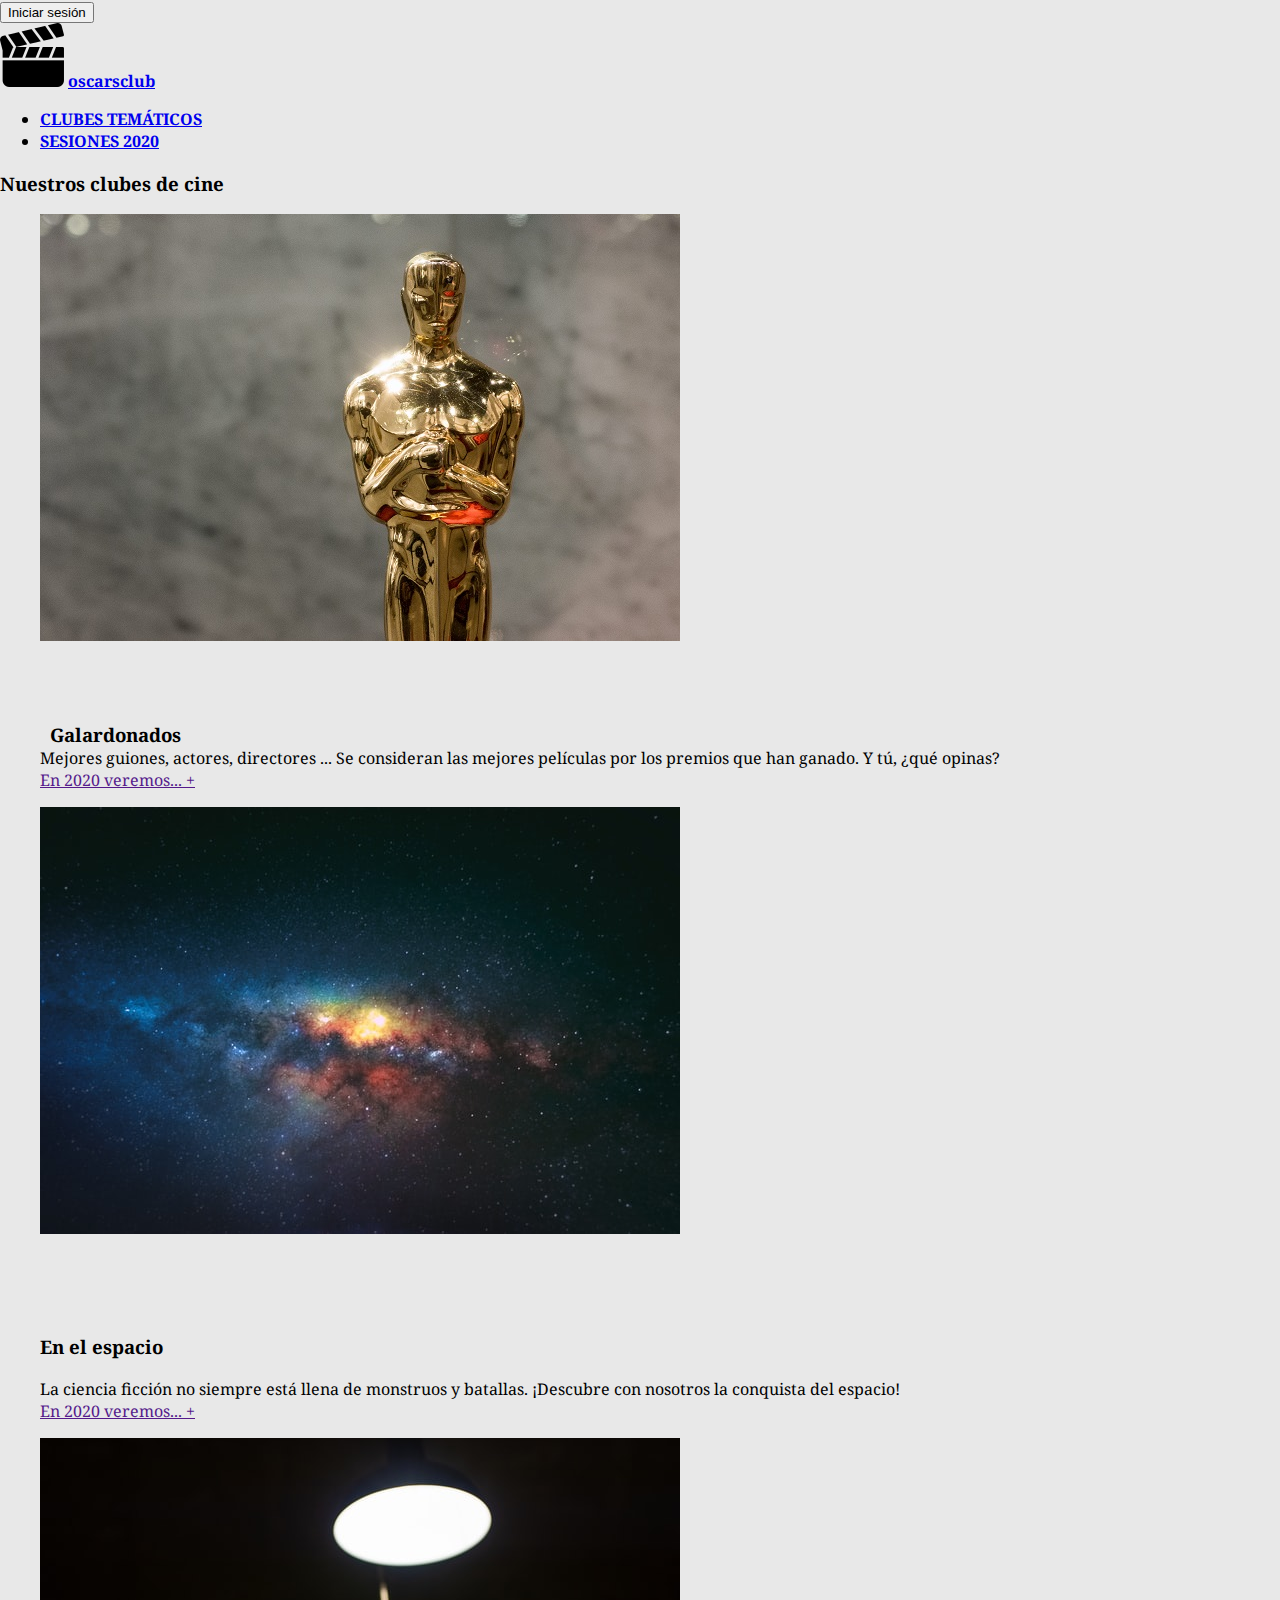
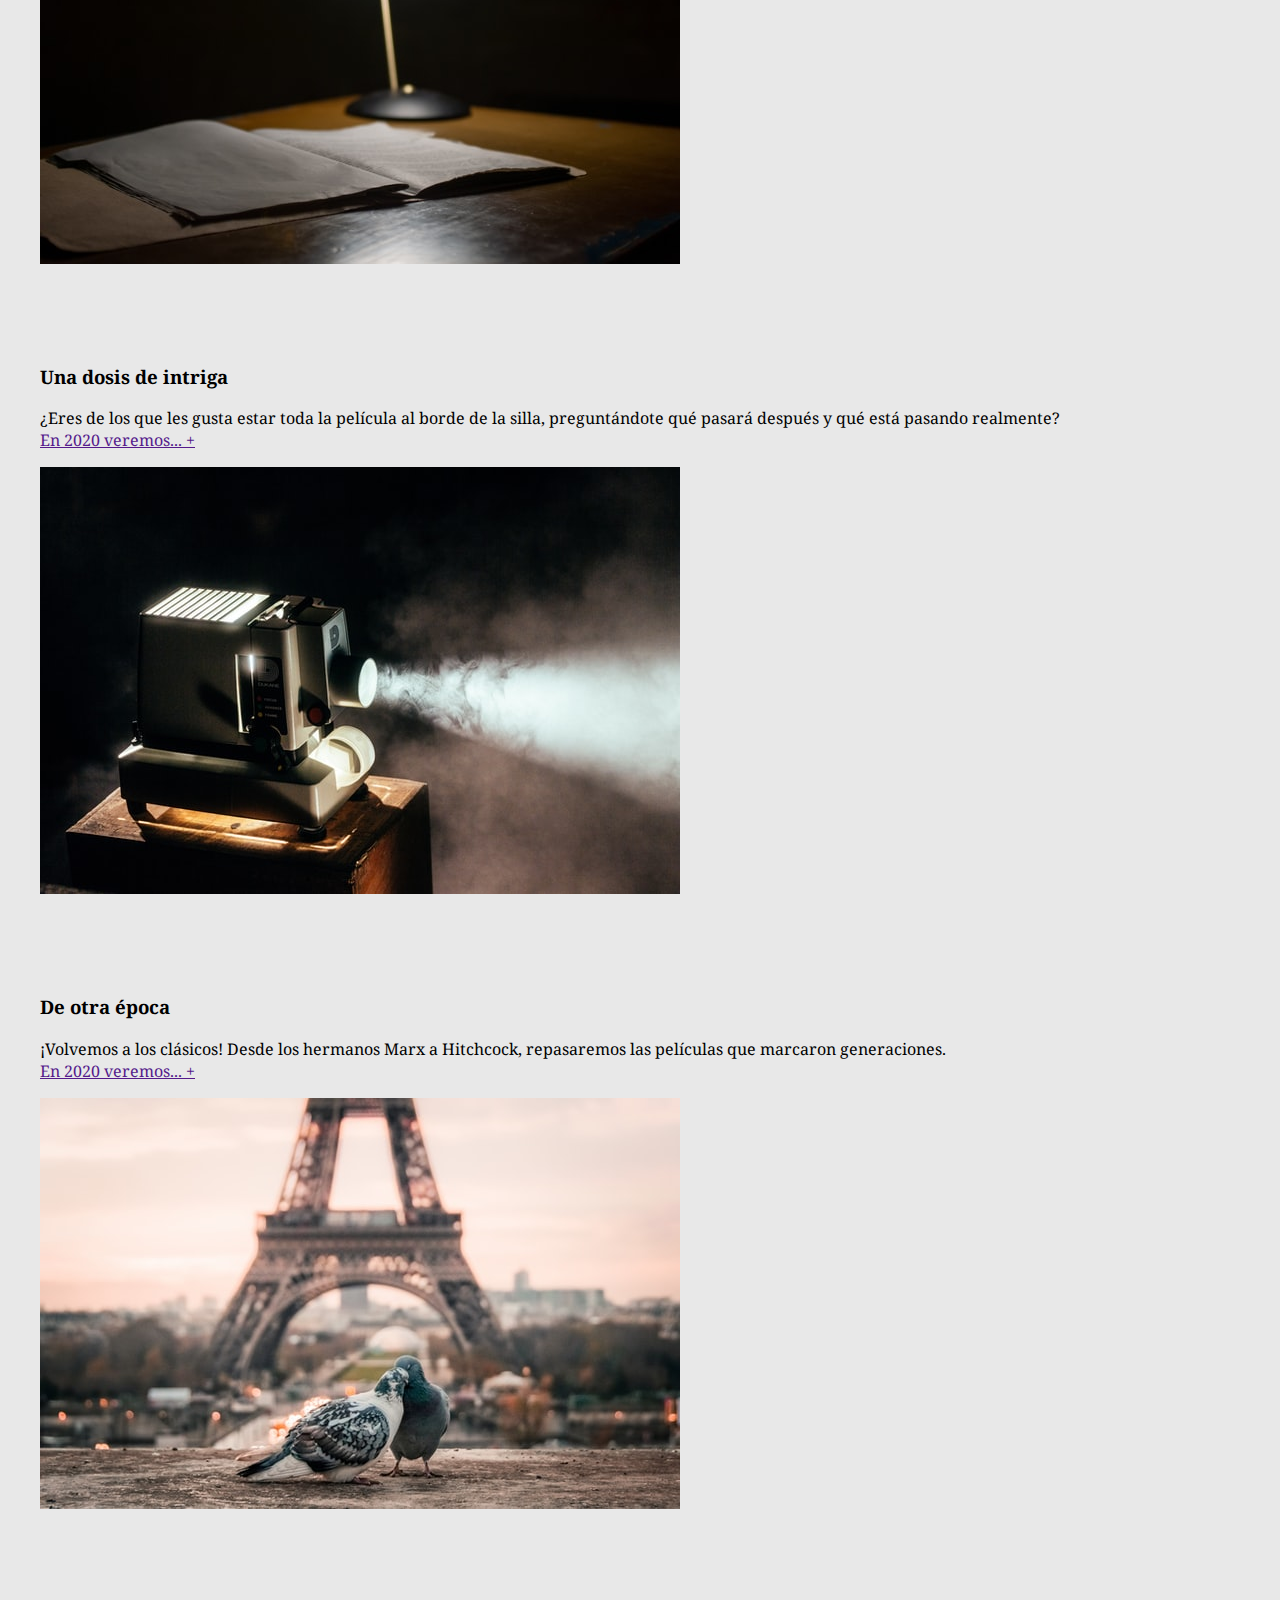
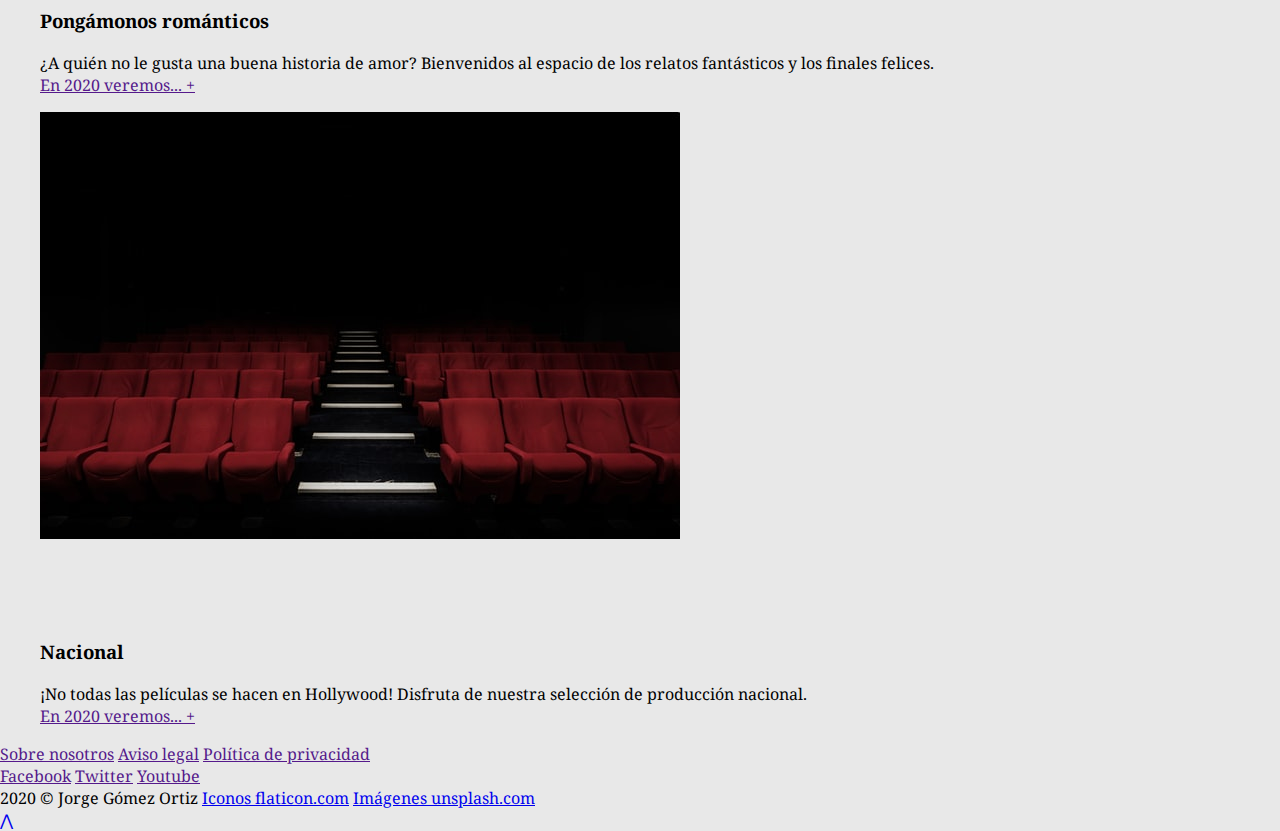
==== clubes-tematicos.html @ 78115a58 "HTML files" ====
<!DOCTYPE html>
<html lang="en" id="top">

<head>
    <meta charset="UTF-8">
    <meta name="viewport" content="width=device-width, initial-scale=1.0">
    <link rel="preconnect" href="https://fonts.gstatic.com">
    <link href="https://fonts.googleapis.com/css2?family=Noto+Serif&display=swap" rel="stylesheet">
    <link rel="preconnect" href="https://fonts.gstatic.com">
    <link href="https://fonts.googleapis.com/css2?family=Open+Sans&display=swap" rel="stylesheet">
    <link rel="stylesheet" type="text/css" href="css/style.css">
    <title>Clubs temáticos</title>
</head>

<body>
    <header id="cabecera">
        <div id="loginDiv">
            <button id="login" href=""> Iniciar sesión</button>
        </div>
        <div id="iconoDiv">
            <img id="iconoImg" src="img/oscarsclub-isologo.png" alt="iconoOscarsClub">
            <a id="oscarsclub" href="index.html"><span id="oscars"><b>oscars</b></span><span
                    id="club"><b>club</b></span></a>
        </div>
        <div class="links">
            <ul>
                <li><a href="clubes-tematicos.html"><b>CLUBES TEMÁTICOS</b></a></li>
                <li><a href="sesiones-2020.html"><b>SESIONES 2020</b></a></li>
            </ul>
        </div>

    </header>
    <h3>Nuestros clubes de cine</h3>
    <div id="imagenesClubs">

        <figure id="imagen1">
            <img src="img/club1.jpg">
            <figcaption>
                <div class="puntos">
                    <p><span class="spanPuntos">&nbsp;&nbsp;&nbsp;&nbsp;&nbsp;&nbsp;&nbsp;&nbsp;</span></p><br>
                    <h3 style="padding-left:10px;margin: 0; text-align: left;">Galardonados</h3>
                </div>
                Mejores guiones, actores, directores ... Se consideran las
                mejores
                películas por los premios que han ganado. Y tú, ¿qué opinas?
                <br><a class="enlace2020" href="">En 2020 veremos... +</a>
            </figcaption>
        </figure>

        <figure id="imagen2">

            <img src="img/club2.jpg">
            <figcaption>
                <div class="puntos">
                    <p><span class="spanPuntos">&nbsp;&nbsp;&nbsp;&nbsp;&nbsp;&nbsp;&nbsp;&nbsp;</span></p><br>
                    <h3 class="tituloPuntos">En el espacio</h3>
                </div>
                La ciencia ficción no siempre está llena de monstruos y batallas.
                ¡Descubre con nosotros la conquista del espacio!
                <br><a class="enlace2020" href="">En 2020 veremos... +</a>
            </figcaption>
        </figure>
        <figure id="imagen3">

            <img src="img/club3.jpg">
            <figcaption>
                <div class="puntos">
                    <p><span class="spanPuntos">&nbsp;&nbsp;&nbsp;&nbsp;&nbsp;&nbsp;&nbsp;&nbsp;</span></p><br>
                    <h3 class="tituloPuntos">Una dosis de intriga</h3>
                </div>
                ¿Eres de los que les gusta estar toda la película al borde de la silla,
                preguntándote qué pasará después y qué está pasando realmente?
                <br><a class="enlace2020" href="">En 2020 veremos... +</a>
            </figcaption>
        </figure>
        <figure id="imagen4">

            <img src="img/club4.jpg">
            <figcaption>
                <div class="puntos">
                    <p><span class="spanPuntos">&nbsp;&nbsp;&nbsp;&nbsp;&nbsp;&nbsp;&nbsp;&nbsp;</span></p><br>
                    <h3 class="tituloPuntos">De otra época</h3>
                </div>
                ¡Volvemos a los clásicos! Desde los hermanos Marx a Hitchcock,
                repasaremos las películas que marcaron generaciones.
                <br><a class="enlace2020" href="">En 2020 veremos... +</a>
            </figcaption>
        </figure>
        <figure id="imagen5">

            <img src="img/club5.jpg">
            <figcaption>
                <div class="puntos">
                    <p><span class="spanPuntos">&nbsp;&nbsp;&nbsp;&nbsp;&nbsp;&nbsp;&nbsp;&nbsp;</span></p><br>
                    <h3 class="tituloPuntos">Pongámonos románticos</h3>
                </div>
                ¿A quién no le gusta una buena historia de amor? Bienvenidos al
                espacio de los relatos fantásticos y los finales felices.
                <br><a class="enlace2020" href="">En 2020 veremos... +</a>
            </figcaption>
        </figure>
        <figure id="imagen6">

            <img src="img/club6.jpg">
            <figcaption>
                <div class="puntos">
                    <p><span class="spanPuntos">&nbsp;&nbsp;&nbsp;&nbsp;&nbsp;&nbsp;&nbsp;&nbsp;</span></p><br>
                    <h3 class="tituloPuntos">Nacional</h3>
                </div>
                ¡No todas las películas se hacen en Hollywood! Disfruta de nuestra
                selección de producción nacional.
                <br><a class="enlace2020" href="">En 2020 veremos... +</a>
            </figcaption>
        </figure>
    </div>
    <footer>
        <div id="sect1">
            <div id="footer1">
                <a href=""> Sobre nosotros</a>
                <a href=""> Aviso legal</a>
                <a href=""> Política de privacidad</a>
            </div>
            <div id="footer2">
                <a href=""> Facebook</a>
                <a href=""> Twitter</a>
                <a href=""> Youtube</a>
            </div>
        </div>
        <div id="sect2">
            <div id="footer3">
                <a>2020 &copy; Jorge Gómez Ortiz</a>
                <a href="https://www.flaticon.com"> Iconos flaticon.com</a>
                <a href="https://www.unsplash.com"> Imágenes unsplash.com</a>
            </div>
            <div id="footer4">
                <a href="#top">&xwedge;</a>
            </div>
        </div>
    </footer>
</body>

</html>
---- css/style.css ----
html, body{
    background-color: #e8e8e8;
    height: 100%;
    max-height: 100%;
    margin: 0px;
    font-family: 'Noto Serif', serif;
}
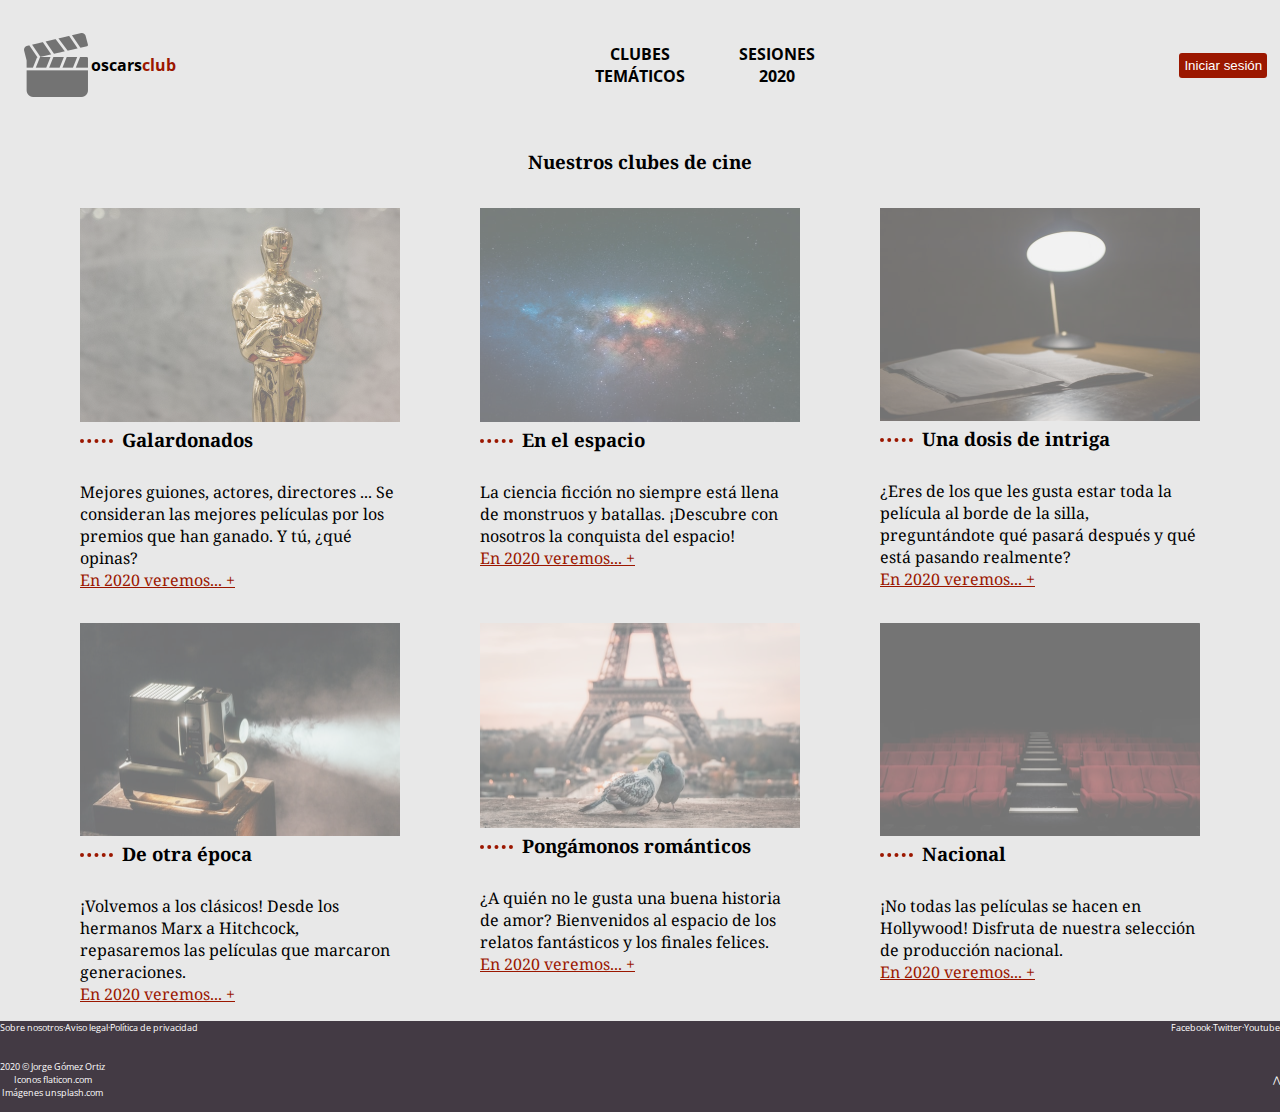
==== commit 435d62e5: "HTML file" ====
--- a/clubes-tematicos.html
+++ b/clubes-tematicos.html
@@ -116,13 +116,13 @@
     <footer>
         <div id="sect1">
             <div id="footer1">
-                <a href=""> Sobre nosotros</a>
-                <a href=""> Aviso legal</a>
+                <a href=""> Sobre nosotros </a><span class="puntoFooter">&#183;</span>
+                <a href=""> Aviso legal</a><span class="puntoFooter">&#183;</span>
                 <a href=""> Política de privacidad</a>
             </div>
             <div id="footer2">
-                <a href=""> Facebook</a>
-                <a href=""> Twitter</a>
+                <a href=""> Facebook</a><span class="puntoFooter">&#183;</span>
+                <a href=""> Twitter</a><span class="puntoFooter">&#183;</span>
                 <a href=""> Youtube</a>
             </div>
         </div>
--- a/css/style.css
+++ b/css/style.css
@@ -4,4 +4,466 @@
     max-height: 100%;
     margin: 0px;
     font-family: 'Noto Serif', serif;
+}
+
+/* Responsive para pantallas mayores de 900px*/
+@media screen and (min-width: 900px) {
+    body #cabecera {
+      display: flex;
+      flex-direction: row;
+      justify-content: space-between;
+    }
+
+    body .links ul{
+        flex-direction: row;
+    }
+
+    body .links ul li{
+        padding:10%;
+    }
+
+    body #loginDiv{
+        order: 3;
+        margin:1%;
+    }
+
+    body #infoP{
+        padding-left:20%;
+        padding-right:20%;
+        text-align: center;
+    }
+
+    body #iconos{
+        flex-direction: row;
+    }
+
+    body #unirse{
+        display: flex;
+        flex-direction: row;
+        justify-content: initial;
+    }
+
+    body #unirse #textoUnirse{
+        flex: 1;
+        text-align: center;
+        margin: 0;
+        align-items: flex-start;
+
+    }
+    body #unirse #formulario{
+        flex: 1;
+    }
+    body #unirse #formulario #infoDatos{
+        width: 50%;
+    }
+    body #formulario form{
+        width: 50%;
+    }
+
+    body footer #sect1{
+        flex-direction: row;
+        justify-content: space-between;
+        width: -webkit-fill-available;
+    }
+    body footer #sect2{
+        flex-direction: row;
+        justify-content: space-between;
+        width: -webkit-fill-available;
+    }
+
+    body footer #sect1 div{
+        flex-direction: row;
+        /* justify-content: space-between; */
+    }
+
+    body footer #sect2, body footer #sect2 div {
+        padding: 0;
+    }
+
+    body footer #footer3{
+        justify-content: left;
+    }
+
+    body #imagenesClubs{
+        flex-direction: row;
+        flex-wrap: wrap;
+    }
+
+    body #imagenesClubs figure{
+        flex: 0 0 25%;
+    }
+    body #infoSessions{
+        margin-left: 15%;
+        margin-right: 15%;
+    }
+    body #columnasSesiones{
+        display: flex;
+        flex-direction: row;
+        justify-content: center;
+        margin-left: 15%;
+        margin-right: 15%;
+    }
+
+    body .enlacesSesiones{
+        font-size: 2vh;
+    }
+
+    body .imagenPelicula{
+        /* all:initial; */
+        height: 80vh;
+        width: 20vw;
+    }
+
+    body .peliculasSesiones{
+        display: flex;
+        flex-direction: row;
+        justify-content: center;
+        align-items: center;
+    }
+
+    body .peliculasSesiones figure{
+        margin:1%;
+    }
+
+    body #todasSesiones{
+        margin-right: 5%;
+    }
+
+    body #detallesSesion{
+        display: flex;
+        flex-direction: row;
+        margin-left: 15%;
+        margin-right: 15%;
+        
+    }
+    
+    body #fichaTecnica{
+        flex:40%;
+        margin-right: 2%;
+    }
+    body #infoObra{
+        flex:60%;
+    }
+
+    body #infoObra{
+        display: flex;
+        flex-direction: column;
+    }
+    body #videoKlaus{
+        display: flex;
+        width: 95%;
+        height: 150%;
+    }
+    BODY #fotoSergio{
+        width: 8vw;
+        height: 8vw;
+    }
+    
+} 
+
+#cabecera{
+    display: flex;
+    flex-direction: column;
+    justify-content: center;
+    align-items: center;
+    font-family: 'Open Sans', sans-serif;
+}
+
+#login{
+    background-color:#9b1700;
+    color: white;
+    border-radius: 3px;
+    border: 0px;
+    padding: 5px;
+    justify-content: center;
+    align-items: center;
+    margin-top: 2%;
+    margin-bottom: 2%;
+}
+
+#iconoDiv{
+    margin: 2%;
+    display: flex;
+    justify-content: center;
+}
+
+#iconoImg{
+    margin:1%
+}
+
+.links{
+    text-align: center;
+}
+
+#oscarsclub{
+    text-decoration: none;
+    margin:1%
+
+}
+
+#oscars{
+    color:black;
+}
+
+#club{
+    color:#9b1700;
+}
+
+.links ul{
+    display: flex;
+    flex-direction: column;
+}
+
+li{
+    list-style: none;
+}
+
+#cabecera div{
+    justify-content: center;
+    align-items: center;
+}
+
+#cabecera div ul li a{
+    text-decoration: none;
+    color: black;
+    
+}
+
+#info{
+    display: flex;
+    justify-content: center;
+    align-items: center;
+    flex-direction: column;
+    margin-top: 5%;
+}
+#infoP{
+    margin-left:5%;
+    margin-right:5%;
+    text-align: center;
+}
+
+h3{
+    text-align: center;
+}
+
+#iconos{
+    display: flex;
+    flex-direction: column;
+
+}
+
+#iconos figure, #unirse{
+    display: flex;
+    justify-content: center;
+    align-items: center;
+    flex-direction: column;
+    font-family: 'Open Sans', sans-serif;
+
+}
+
+#iconos figure img{
+    max-width: 50%;
+    opacity: 0.5;
+}
+
+#formulario form {
+    display: flex;
+    width: 100%;
+    flex-direction: column;
+    justify-content: left;
+    align-items: left;
+    font-family: 'Open Sans', sans-serif;
+}
+#formulario form div input{
+    width: 100%;
+    font-family: 'Open Sans', sans-serif;
+
+}
+
+#infoDatos{
+    max-width: 100%;
+    font-size: 1.5vh;
+}
+
+#infoDatos a{
+    color: #9b1700;
+}
+
+footer {
+    background-color: #433A44;
+
+}
+
+footer div *{
+    color: #FFFFFF;
+    text-decoration: none;
+    font-family: 'Open Sans', sans-serif;
+    font-size: 1vh;
+}
+
+footer {
+    display: flex;
+    flex-direction: column;
+    justify-content: center;
+    align-items: center;
+    padding-bottom: 1%;
+}
+footer div{
+    display: flex;
+    flex-direction: column;
+    justify-content: center;
+    align-items: center;
+    padding-bottom: 1%;
+}
+
+footer div a:hover{
+    color: #9b1700;
+}
+
+#sect1{
+    display: flex;
+}
+
+#footer1, #footer2, #footer3{
+    display: flex;
+    flex-direction: column;
+}
+
+#imagenesClubs{
+    display: flex;
+    flex-direction: column;
+    justify-content: center;
+    align-content: center;
+}
+
+#imagenesClubs figure img{
+    width: 100%;
+}
+
+.spanPuntos{
+    border-top: 4px dotted rgb(155, 23, 0);
+    align-content: baseline;
+    padding-right: 2%;
+}
+
+.puntos{
+    display: flex;
+    flex-direction: row;
+}
+
+.enlace2020{
+    color: #9b1700;
+}
+
+#infoSessions{
+    text-align: left;
+}
+
+#sesionesClub{
+    display: flex;
+    justify-content: left;
+    align-content: left;
+    margin: 0%;
+}
+
+.enlacesSesiones {
+    text-decoration: none;
+    color: black;
+}
+
+#tituloIzq{
+    text-align: left;
+    margin: 0%;
+}
+
+.tituloPuntos{
+    padding-left:10px;
+    margin: 0; 
+    text-align: left;
+}
+
+#peliculasSesiones{
+    display: flex;
+    justify-content: center;
+    align-items: center;
+    flex-direction: column;
+    flex: auto;
+}
+
+
+.subtituloPelicula{
+    width: auto;
+    border: thin #c0c0c0 solid;
+    flex-flow: column;
+    background-color: white;
+    margin-left: 20%;
+    margin-right: 20%;
+}
+
+.pieFotoPelicula, .pieFotoPelicula a{
+    background-color: white;
+    color: #9b1700;
+    max-width: inherit;
+    text-align: left;
+}
+
+.imagenPelicula{
+    width: 100%;
+}
+
+.fotosSesiones{
+    text-decoration: none;
+    display: flex;
+    flex-direction: column;
+    justify-content: center;
+    /* align-items: center; */
+    font-family: 'Open Sans', sans-serif;
+
+}
+
+img{
+    opacity:0.5;
+}
+
+#hiloAriadna{
+    text-align: center;
+    font-family: 'Open Sans', sans-serif;
+}
+#rutaActual{
+    text-decoration: none;
+    color: #433A44;
+    font-size: 2vh;
+}
+
+#detallesSesion{
+    display: flex;
+    margin-left: 2vw;
+    margin-right: 2vw;
+}
+
+#tituloKlaus{
+    text-align: left;
+}
+
+.tituloBordeInf{
+    border-bottom: 1px solid #433A44;
+    margin-bottom: 1vh;
+}
+
+.subtitulo{
+    margin-left: 2vw;
+    font-size: 2vh;
+}
+
+#fotoSergio{
+    float: left;
+    width: 15vw;
+    height: 15vw;
+    margin-right: 1.5vw;
+    border-radius: 50%;
+}
+
+#videoKlaus{
+    width: 96vw;
+    height: 55vw;
 }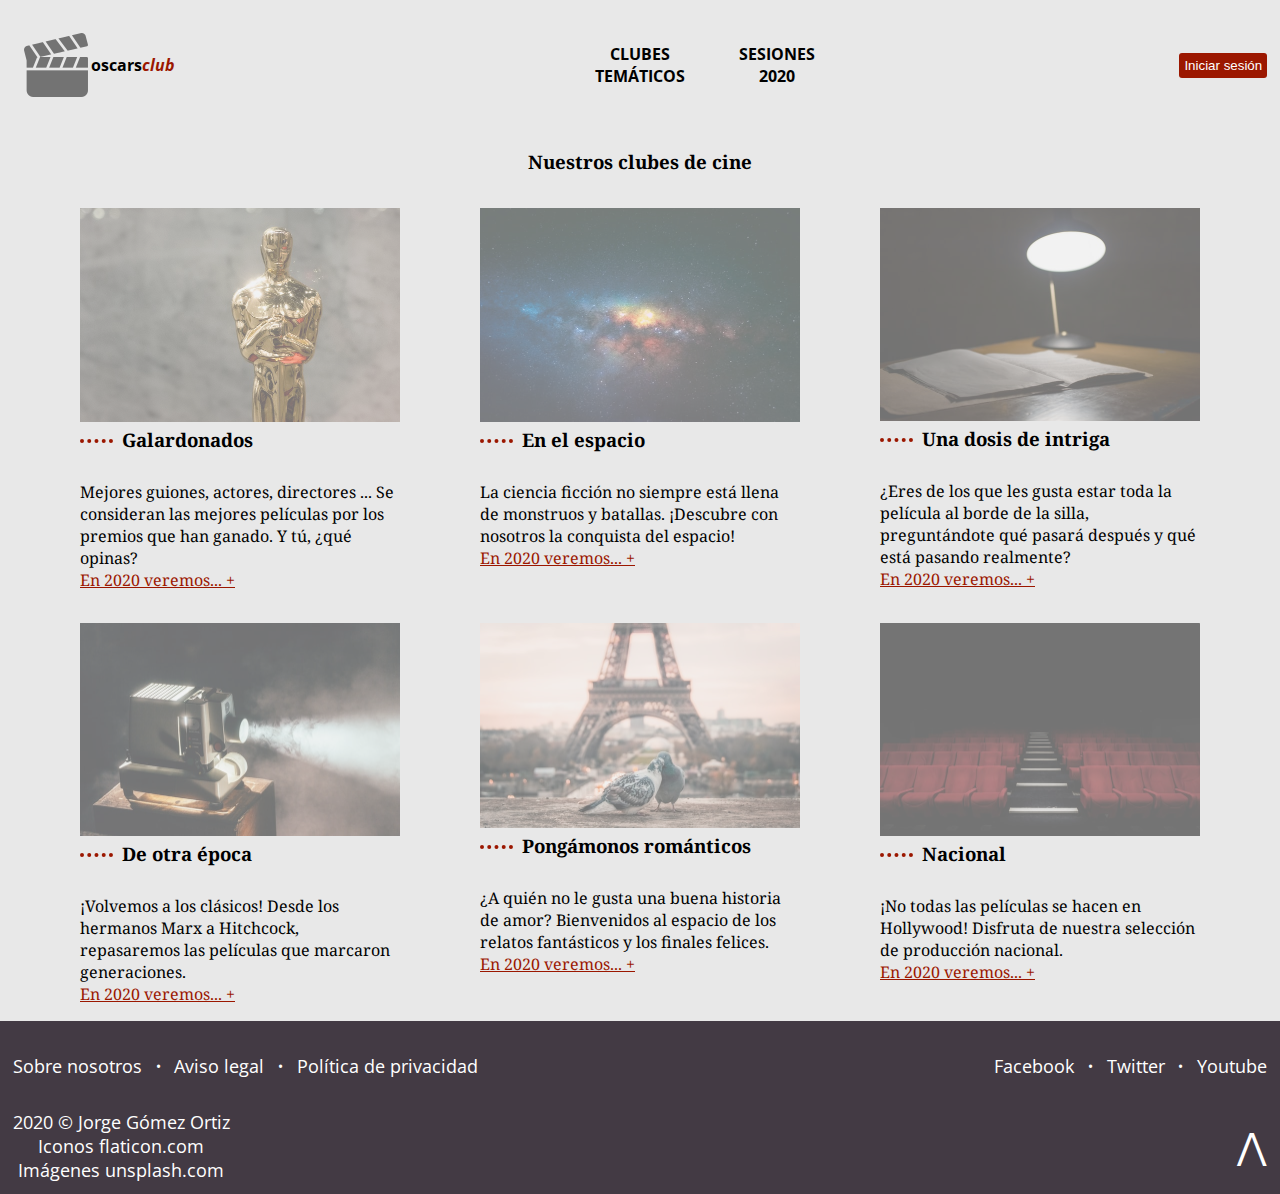
==== commit 3b6f14b9: "HTML files" ====
--- a/clubes-tematicos.html
+++ b/clubes-tematicos.html
@@ -20,7 +20,7 @@
         <div id="iconoDiv">
             <img id="iconoImg" src="img/oscarsclub-isologo.png" alt="iconoOscarsClub">
             <a id="oscarsclub" href="index.html"><span id="oscars"><b>oscars</b></span><span
-                    id="club"><b>club</b></span></a>
+                    id="club"><b><i>club</i></b></span></a>
         </div>
         <div class="links">
             <ul>
@@ -43,7 +43,7 @@
                 Mejores guiones, actores, directores ... Se consideran las
                 mejores
                 películas por los premios que han ganado. Y tú, ¿qué opinas?
-                <br><a class="enlace2020" href="">En 2020 veremos... +</a>
+                <br><a class="enlace2020" href="sesiones-2020.html#galardonados">En 2020 veremos... +</a>
             </figcaption>
         </figure>
 
@@ -57,7 +57,7 @@
                 </div>
                 La ciencia ficción no siempre está llena de monstruos y batallas.
                 ¡Descubre con nosotros la conquista del espacio!
-                <br><a class="enlace2020" href="">En 2020 veremos... +</a>
+                <br><a class="enlace2020" href="sesiones-2020.html#espacio">En 2020 veremos... +</a>
             </figcaption>
         </figure>
         <figure id="imagen3">
@@ -70,7 +70,7 @@
                 </div>
                 ¿Eres de los que les gusta estar toda la película al borde de la silla,
                 preguntándote qué pasará después y qué está pasando realmente?
-                <br><a class="enlace2020" href="">En 2020 veremos... +</a>
+                <br><a class="enlace2020" href="sesiones-2020.html#intriga">En 2020 veremos... +</a>
             </figcaption>
         </figure>
         <figure id="imagen4">
@@ -83,7 +83,7 @@
                 </div>
                 ¡Volvemos a los clásicos! Desde los hermanos Marx a Hitchcock,
                 repasaremos las películas que marcaron generaciones.
-                <br><a class="enlace2020" href="">En 2020 veremos... +</a>
+                <br><a class="enlace2020" href="sesiones-2020.html#otraEpoca">En 2020 veremos... +</a>
             </figcaption>
         </figure>
         <figure id="imagen5">
@@ -96,7 +96,7 @@
                 </div>
                 ¿A quién no le gusta una buena historia de amor? Bienvenidos al
                 espacio de los relatos fantásticos y los finales felices.
-                <br><a class="enlace2020" href="">En 2020 veremos... +</a>
+                <br><a class="enlace2020" href="sesiones-2020.html#romanticos">En 2020 veremos... +</a>
             </figcaption>
         </figure>
         <figure id="imagen6">
@@ -109,7 +109,7 @@
                 </div>
                 ¡No todas las películas se hacen en Hollywood! Disfruta de nuestra
                 selección de producción nacional.
-                <br><a class="enlace2020" href="">En 2020 veremos... +</a>
+                <br><a class="enlace2020" href="sesiones-2020.html#nacional">En 2020 veremos... +</a>
             </figcaption>
         </figure>
     </div>
--- a/css/style.css
+++ b/css/style.css
@@ -60,10 +60,27 @@
         width: 50%;
     }
 
+    body .puntoFooter{
+        font-size: 3vh;
+        visibility: visible;
+    }
+
+    body #footer1 a, #footer2 a, #footer3 a {
+        font-size: 2vh;
+        margin-left: 1vw;
+        margin-right: 1vw;
+    }
+
+    body #footer4 a{
+        font-size: 4vh;
+        margin-right: 1vw;
+    }
+
     body footer #sect1{
         flex-direction: row;
         justify-content: space-between;
         width: -webkit-fill-available;
+        margin-top: 2vw;
     }
     body footer #sect2{
         flex-direction: row;
@@ -149,10 +166,18 @@
         display: flex;
         flex-direction: column;
     }
+
+    body #trailer{
+        display: flex;
+        flex-direction: column;
+        /* width: 95%;
+        height: 150%; */
+    }
+
     body #videoKlaus{
-        display: flex;
-        width: 95%;
-        height: 150%;
+        /* display: flex; */
+        width: 45vw;
+        height: 25vw;
     }
     BODY #fotoSergio{
         width: 8vw;
@@ -437,6 +462,7 @@
 
 #detallesSesion{
     display: flex;
+    flex-direction: column;
     margin-left: 2vw;
     margin-right: 2vw;
 }
@@ -466,4 +492,8 @@
 #videoKlaus{
     width: 96vw;
     height: 55vw;
+}
+
+.puntoFooter{
+    visibility: hidden;
 }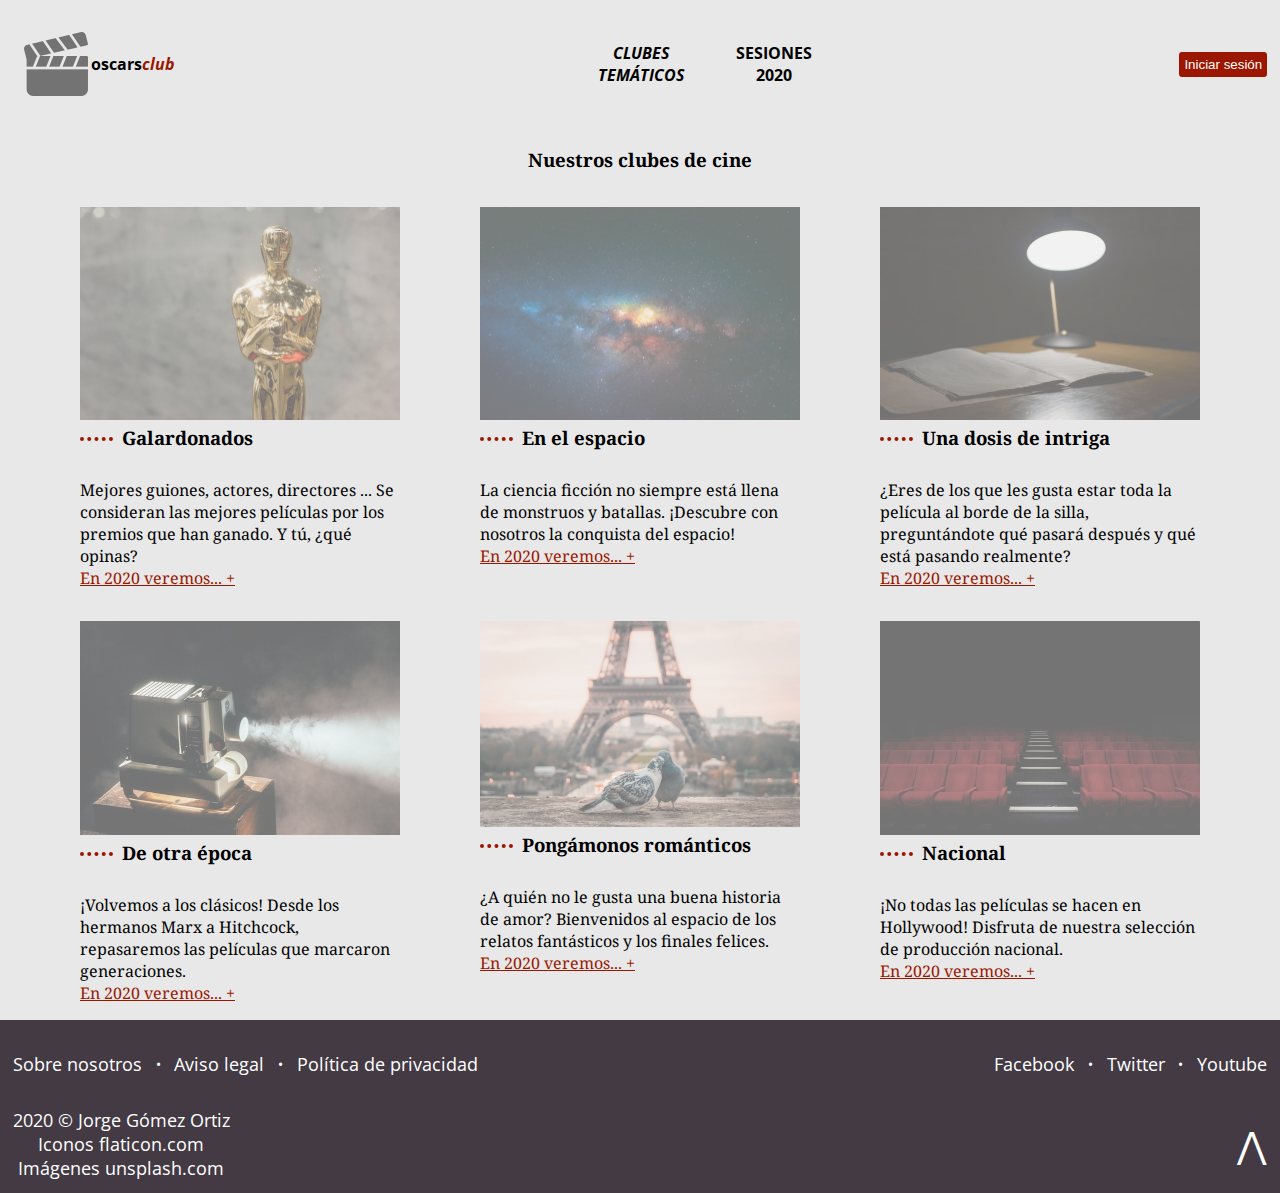
==== commit 50b2af3b: "HTML files" ====
--- a/clubes-tematicos.html
+++ b/clubes-tematicos.html
@@ -24,7 +24,7 @@
         </div>
         <div class="links">
             <ul>
-                <li><a href="clubes-tematicos.html"><b>CLUBES TEMÁTICOS</b></a></li>
+                <li><a href="clubes-tematicos.html"><i><b>CLUBES TEMÁTICOS</b></i></a></li>
                 <li><a href="sesiones-2020.html"><b>SESIONES 2020</b></a></li>
             </ul>
         </div>
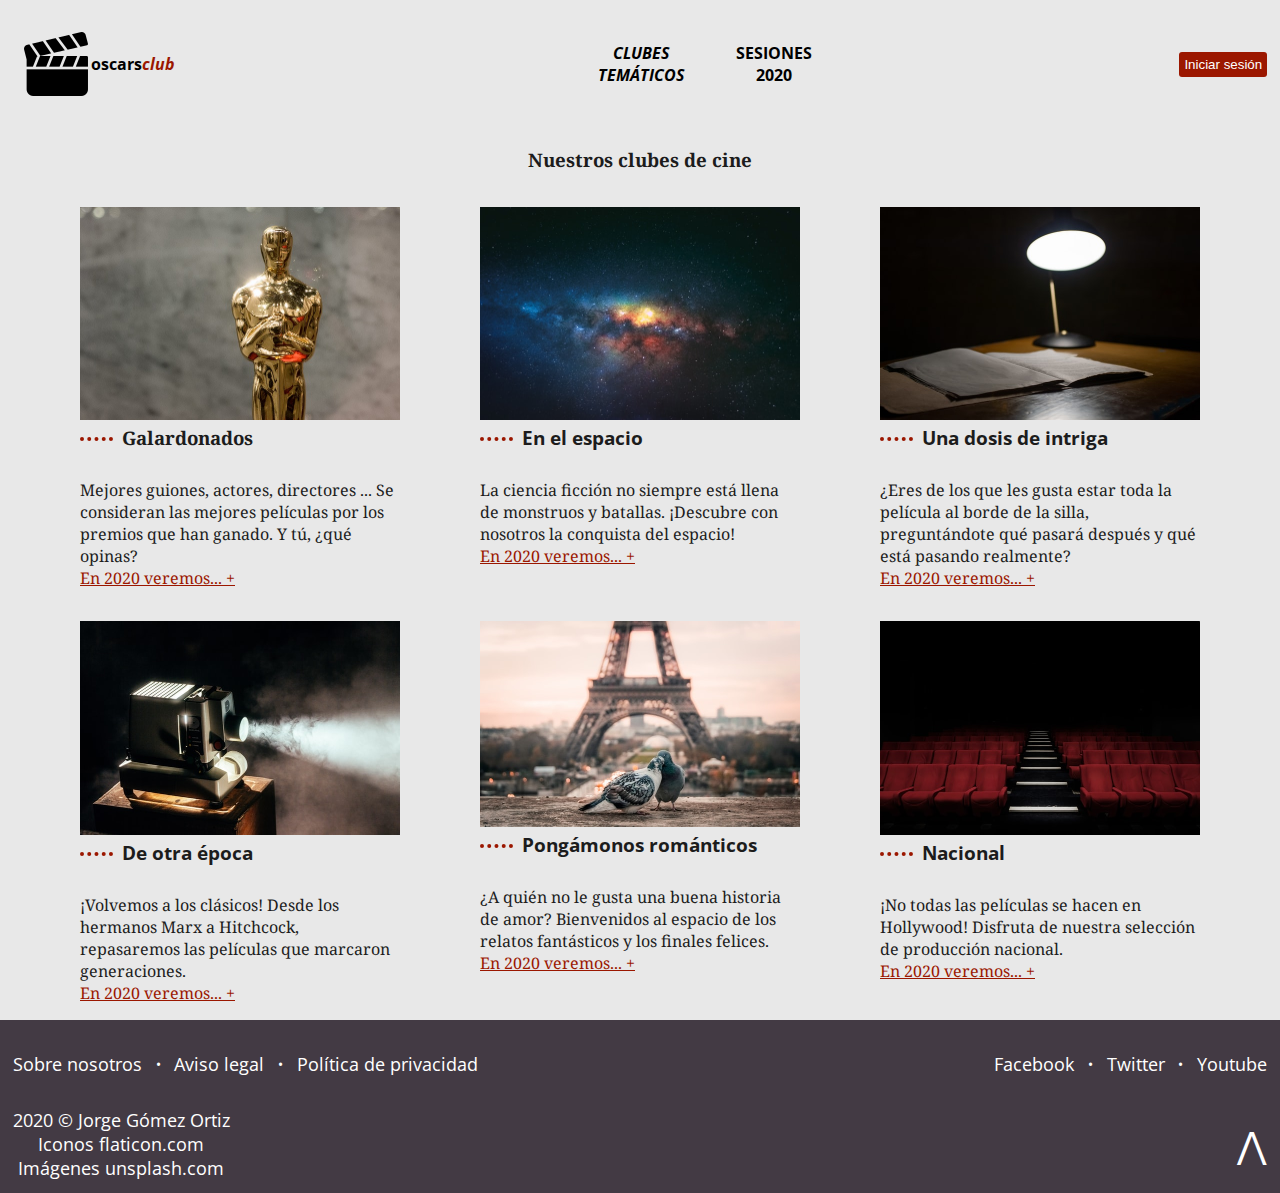
==== commit dbe866d1: "HTML final file" ====
--- a/clubes-tematicos.html
+++ b/clubes-tematicos.html
@@ -15,7 +15,7 @@
 <body>
     <header id="cabecera">
         <div id="loginDiv">
-            <button id="login" href=""> Iniciar sesión</button>
+            <button id="login"> Iniciar sesión</button>
         </div>
         <div id="iconoDiv">
             <img id="iconoImg" src="img/oscarsclub-isologo.png" alt="iconoOscarsClub">
--- a/css/style.css
+++ b/css/style.css
@@ -4,6 +4,7 @@
     max-height: 100%;
     margin: 0px;
     font-family: 'Noto Serif', serif;
+    color: #1c1c1c;
 }
 
 /* Responsive para pantallas mayores de 900px*/
@@ -65,6 +66,10 @@
         visibility: visible;
     }
 
+    body #footer a:hover{
+        color: #9b1700;
+    }
+
     body #footer1 a, #footer2 a, #footer3 a {
         font-size: 2vh;
         margin-left: 1vw;
@@ -254,6 +259,12 @@
     
 }
 
+#cabecera div ul li a:hover{
+    text-decoration: none;
+    color:rgba(28, 28, 28, 0.5);
+    
+}
+
 #info{
     display: flex;
     justify-content: center;
@@ -288,7 +299,7 @@
 
 #iconos figure img{
     max-width: 50%;
-    opacity: 0.5;
+    /* opacity: 0.5; */
 }
 
 #formulario form {
@@ -296,7 +307,6 @@
     width: 100%;
     flex-direction: column;
     justify-content: left;
-    align-items: left;
     font-family: 'Open Sans', sans-serif;
 }
 #formulario form div input{
@@ -352,6 +362,10 @@
 #footer1, #footer2, #footer3{
     display: flex;
     flex-direction: column;
+}
+
+#footer a:hover{
+    color: #9b1700;
 }
 
 #imagenesClubs{
@@ -387,7 +401,7 @@
 #sesionesClub{
     display: flex;
     justify-content: left;
-    align-content: left;
+    /* align-content: left; */
     margin: 0%;
 }
 
@@ -405,6 +419,7 @@
     padding-left:10px;
     margin: 0; 
     text-align: left;
+    font-family: 'Open Sans', sans-serif;
 }
 
 #peliculasSesiones{
@@ -434,6 +449,7 @@
 
 .imagenPelicula{
     width: 100%;
+    opacity: 0.5;
 }
 
 .fotosSesiones{
@@ -444,16 +460,18 @@
     /* align-items: center; */
     font-family: 'Open Sans', sans-serif;
 
-}
-
-img{
-    opacity:0.5;
 }
 
 #hiloAriadna{
     text-align: center;
     font-family: 'Open Sans', sans-serif;
 }
+
+#hiloAriadna a{
+    color:rgba(28, 28, 28, 0.5);
+
+}
+
 #rutaActual{
     text-decoration: none;
     color: #433A44;
@@ -496,4 +514,8 @@
 
 .puntoFooter{
     visibility: hidden;
-}+}
+
+#login:hover{
+    color:#1c1c1c;
+}
